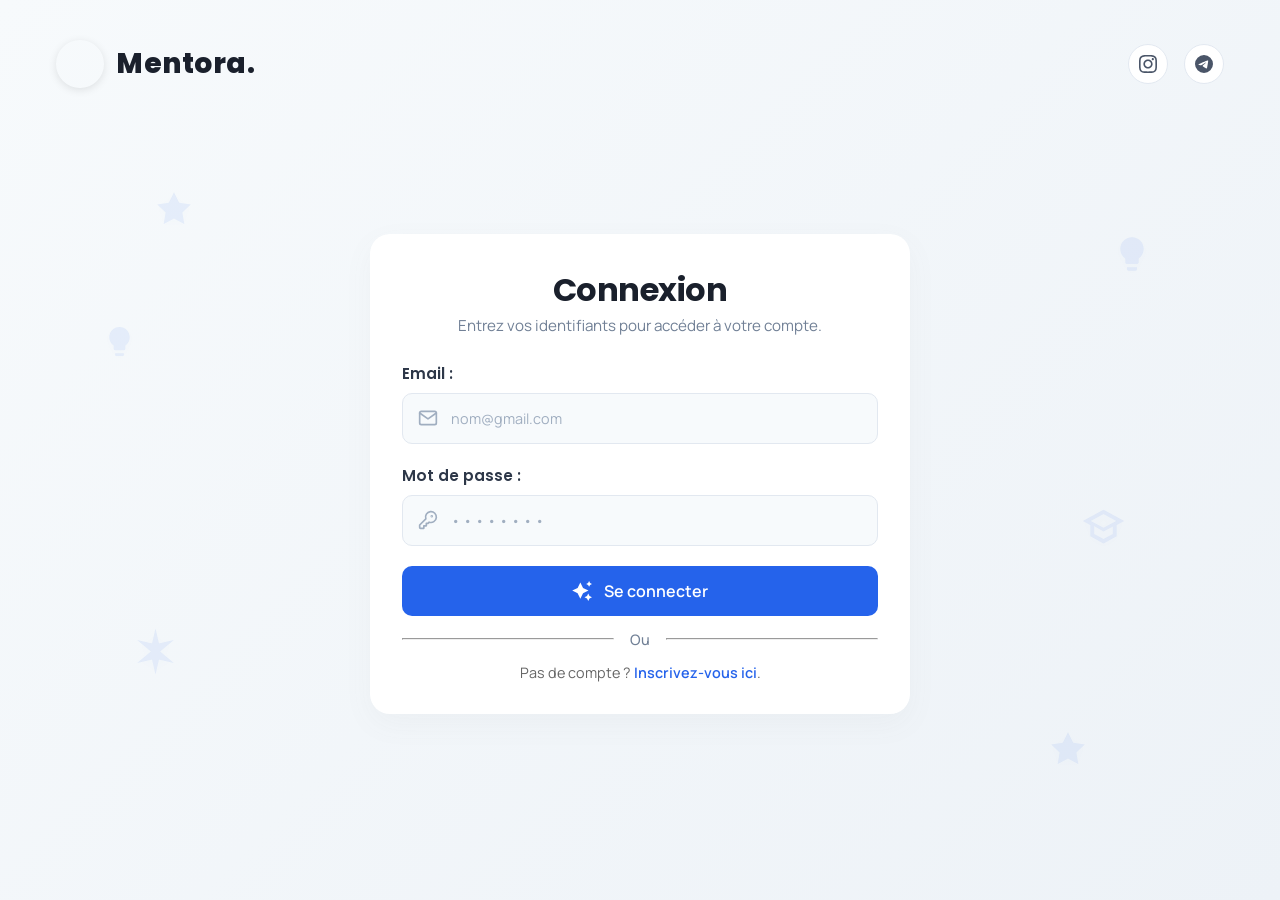
==== Mentora/index.html @ 6fe26f11 "Initial upload" ====
<!DOCTYPE html>
<html lang="en">

<head>
    <meta charset="UTF-8" />
    <meta name="viewport" content="width=device-width, initial-scale=1.0" />
    <title>Mentora - Login</title>
    <link href="https://fonts.googleapis.com/css2?family=Manrope:wght@200..800&display=swap" rel="stylesheet" />
    <link href="https://fonts.googleapis.com/css2?family=Poppins:wght@300;400;500;600;700&display=swap"
        rel="stylesheet">
    <link rel="stylesheet" href="https://unpkg.com/aos@next/dist/aos.css" />
    <link rel="stylesheet" href="assets/css/login2.css" />
</head>

<body>
    <!-- Animated Background Icons -->
    <div class="bg-icons">
        <div class="floating-icon icon-star-1">
            <svg width="40" height="40" viewBox="0 0 24 24" fill="#2563eb">
                <path
                    d="M12 2l3.09 6.26L22 9.27l-5 4.87 1.18 6.88L12 17.77l-6.18 3.25L7 14.14 2 9.27l6.91-1.01L12 2z" />
            </svg>
        </div>
        <div class="floating-icon icon-bulb-1">
            <svg width="40" height="40" viewBox="0 0 24 24" fill="#2563eb">
                <path
                    d="M9 21c0 .5.4 1 1 1h4c.6 0 1-.5 1-1v-1H9v1zm3-19C8.1 2 5 5.1 5 9c0 2.4 1.2 4.5 3 5.7V17c0 .5.4 1 1 1h6c.6 0 1-.5 1-1v-2.3c1.8-1.3 3-3.4 3-5.7 0-3.9-3.1-7-7-7z" />
            </svg>
        </div>
        <div class="floating-icon icon-rocket-1">
            <svg width="55" height="55" viewBox="0 0 24 24" fill="#2563eb">
                <path d="M12 2L13.5 8.5L20 7L14 12L20 17L13.5 15.5L12 22L10.5 15.5L4 17L10 12L4 7L10.5 8.5L12 2Z" />
            </svg>
        </div>
        <div class="floating-icon icon-grad-1">
            <svg width="45" height="45" viewBox="0 0 24 24" fill="#2563eb">
                <path
                    d="M12 3L1 9l4 2.18v6L12 21l7-3.82v-6L23 9l-11-6zM18.82 9L12 12.72L5.18 9L12 5.28L18.82 9zM17 15.99L12 18.72L7 15.99v-4.27L12 14.72l5-2.73v4.27z" />
            </svg>
        </div>
        <div class="floating-icon icon-star-2">
            <svg width="40" height="40" viewBox="0 0 24 24" fill="#2563eb">
                <path
                    d="M12 2l3.09 6.26L22 9.27l-5 4.87 1.18 6.88L12 17.77l-6.18 3.25L7 14.14 2 9.27l6.91-1.01L12 2z" />
            </svg>
        </div>
        <div class="floating-icon icon-bulb-2">
            <svg width="35" height="35" viewBox="0 0 24 24" fill="#2563eb">
                <path
                    d="M9 21c0 .5.4 1 1 1h4c.6 0 1-.5 1-1v-1H9v1zm3-19C8.1 2 5 5.1 5 9c0 2.4 1.2 4.5 3 5.7V17c0 .5.4 1 1 1h6c.6 0 1-.5 1-1v-2.3c1.8-1.3 3-3.4 3-5.7 0-3.9-3.1-7-7-7z" />
            </svg>
        </div>
    </div>

    <!-- Header with Logo and Social Icons -->
    <div class="header">
        <div class="logo-container">
            <div class="logo-icon"></div>
            <span class="logo-text">Mentora.</span>
        </div>

        <div class="social-icons">
            <a href="#" class="social-icon instagram" aria-label="Instagram">
                <svg viewBox="0 0 24 24" fill="currentColor">
                    <path
                        d="M12 2.163c3.204 0 3.584.012 4.85.07 3.252.148 4.771 1.691 4.919 4.919.058 1.265.069 1.645.069 4.849 0 3.205-.012 3.584-.069 4.849-.149 3.225-1.664 4.771-4.919 4.919-1.266.058-1.644.07-4.85.07-3.204 0-3.584-.012-4.849-.07-3.26-.149-4.771-1.699-4.919-4.92-.058-1.265-.07-1.644-.07-4.849 0-3.204.013-3.583.07-4.849.149-3.227 1.664-4.771 4.919-4.919 1.266-.057 1.645-.069 4.849-.069zm0-2.163c-3.259 0-3.667.014-4.947.072-4.358.2-6.78 2.618-6.98 6.98-.059 1.281-.073 1.689-.073 4.948 0 3.259.014 3.668.072 4.948.2 4.358 2.618 6.78 6.98 6.98 1.281.058 1.689.072 4.948.072 3.259 0 3.668-.014 4.948-.072 4.354-.2 6.782-2.618 6.979-6.98.059-1.28.073-1.689.073-4.948 0-3.259-.014-3.667-.072-4.947-.196-4.354-2.617-6.78-6.979-6.98-1.281-.059-1.69-.073-4.949-.073zm0 5.838c-3.403 0-6.162 2.759-6.162 6.162s2.759 6.163 6.162 6.163 6.162-2.759 6.162-6.163c0-3.403-2.759-6.162-6.162-6.162zm0 10.162c-2.209 0-4-1.79-4-4 0-2.209 1.791-4 4-4s4 1.791 4 4c0 2.21-1.791 4-4 4zm6.406-11.845c-.796 0-1.441.645-1.441 1.44s.645 1.44 1.441 1.44c.795 0 1.439-.645 1.439-1.44s-.644-1.44-1.439-1.44z" />
                </svg>
            </a>
            <a href="#" class="social-icon telegram" aria-label="Telegram">
                <svg viewBox="0 0 24 24" fill="currentColor">
                    <path
                        d="M11.944 0A12 12 0 0 0 0 12a12 12 0 0 0 12 12 12 12 0 0 0 12-12A12 12 0 0 0 12 0a12 12 0 0 0-.056 0zm4.962 7.224c.1-.002.321.023.465.14a.506.506 0 0 1 .171.325c.016.093.036.306.02.472-.18 1.898-.962 6.502-1.36 8.627-.168.9-.499 1.201-.82 1.23-.696.065-1.225-.46-1.9-.902-1.056-.693-1.653-1.124-2.678-1.8-1.185-.78-.417-1.21.258-1.91.177-.184 3.247-2.977 3.307-3.23.007-.032.014-.15-.056-.212s-.174-.041-.249-.024c-.106.024-1.793 1.14-5.061 3.345-.48.33-.913.49-1.302.48-.428-.008-1.252-.241-1.865-.44-.752-.245-1.349-.374-1.297-.789.027-.216.325-.437.893-.663 3.498-1.524 5.83-2.529 6.998-3.014 3.332-1.386 4.025-1.627 4.476-1.635z" />
                </svg>
            </a>
        </div>
    </div>

    <div class="main-content">
        <div class="container" data-aos="fade-down" data-aos-duration="1600">
            <div class="title_container">
                <h2 class="title">Connexion</h2>
                <span class="subtitle">Entrez vos identifiants pour accéder à votre compte.</span>
            </div>

            <form action="login.php" method="post">
                <div class="input-group">
                    <label class="input-label">Email :</label>
                    <div class="relative">
                        <input type="email" placeholder="nom@gmail.com" required />
                        <div>
                            <svg xmlns="http://www.w3.org/2000/svg" fill="none" stroke="currentColor" stroke-width="2"
                                stroke-linecap="round" stroke-linejoin="round" viewBox="0 0 24 24">
                                <path d="M4 4h16c1.1 0 2 .9 2 2v12c0 1.1-.9 2-2 2H4c-1.1 0-2-.9-2-2V6c0-1.1.9-2 2-2z">
                                </path>
                                <polyline points="22,6 12,13 2,6"></polyline>
                            </svg>
                        </div>
                    </div>
                </div>

                <div class="input-group">
                    <label class="input-label">Mot de passe :</label>
                    <div class="relative">
                        <input type="password" placeholder="• • • • • • • •" required />
                        <div>
                            <svg xmlns="http://www.w3.org/2000/svg" fill="none" stroke="currentColor" stroke-width="2"
                                stroke-linecap="round" stroke-linejoin="round" viewBox="0 0 24 24">
                                <path d="M2 18v3c0 .6.4 1 1 1h4v-3h3v-3h2l1.4-1.4a6.5 6.5 0 1 0-4-4Z"></path>
                                <circle cx="16.5" cy="7.5" r=".5"></circle>
                            </svg>
                        </div>
                    </div>
                </div>

                <!-- <input type="submit" value="Se connecter" /> -->
                <!-- From Uiverse.io by AlimurtuzaCodes -->
                <button class="btn">
                    <svg height="24" width="24" fill="#FFFFFF" viewBox="0 0 24 24" data-name="Layer 1" id="Layer_1"
                        class="sparkle">
                        <path
                            d="M10,21.236,6.755,14.745.264,11.5,6.755,8.255,10,1.764l3.245,6.491L19.736,11.5l-6.491,3.245ZM18,21l1.5,3L21,21l3-1.5L21,18l-1.5-3L18,18l-3,1.5ZM19.333,4.667,20.5,7l1.167-2.333L24,3.5,21.667,2.333,20.5,0,19.333,2.333,17,3.5Z">
                        </path>
                    </svg>

                    <span class="text">Se connecter</span>
                </button>
            </form>

            <div class="separator">
                <hr class="line" /><span>Ou</span>
                <hr class="line" />
            </div>

            <p class="switch-form">
                Pas de compte ? <a href="register.html">Inscrivez-vous ici</a>.
            </p>
        </div>
    </div>

    <script src="https://unpkg.com/aos@next/dist/aos.js"></script>
    <script>
        AOS.init();
    </script>
</body>

</html>
---- Mentora/assets/css/login2.css ----
* {
    box-sizing: border-box;
    margin: 0;
    padding: 0;
    font-family: 'Manrope', sans-serif;
}

body {
    background: linear-gradient(135deg, #f7fafc 0%, #edf2f7 100%);
    min-height: 100vh;
    display: flex;
    flex-direction: column;
    padding: 1.5rem;
    overflow-x: hidden;
}

/* Header with Logo and Social Icons */
.header {
    display: flex;
    justify-content: space-between;
    align-items: center;
    padding: 1rem 2rem;
    z-index: 10;
}

.logo-container {
    display: flex;
    align-items: center;
    gap: 0.75rem;
}

.logo-icon {
    width: 48px;
    height: 48px;
    background: url('/assets/images/White_Tower_Symbol.webp') no-repeat center center;
    background-size: cover;
    border-radius: 50%;
    box-shadow: 0 2px 8px rgba(0, 0, 0, 0.1);
}

.logo-text {
    font-size: 1.75rem;
    font-weight: 800;
    color: #1a202c;
    font-family: 'Poppins', sans-serif;
    letter-spacing: 0.5px;
}

.social-icons {
    display: flex;
    gap: 1rem;
}

.social-icon {
    width: 40px;
    height: 40px;
    border-radius: 50%;
    display: flex;
    align-items: center;
    justify-content: center;
    background: #ffffff;
    border: 1px solid #e2e8f0;
    color: #4a5568;
    transition: all 0.3s ease;
    text-decoration: none;
}

.social-icon.instagram:hover {
    border-color: #e53e3e;
    color: #e53e3e;
    transform: translateY(-3px);
    box-shadow: 0 4px 12px rgba(229, 62, 62, 0.2);
}

.social-icon.telegram:hover {
    border-color: #2b6cb0;
    color: #2b6cb0;
    transform: translateY(-3px);
    box-shadow: 0 4px 12px rgba(43, 108, 176, 0.2);
}

.social-icon svg {
    width: 18px;
    height: 18px;
}

/* Main content container */
.main-content {
    flex: 1;
    display: flex;
    justify-content: center;
    align-items: center;
    margin-bottom: 2rem;
}

/* Container */
.container {
    width: 100%;
    max-width: 540px;
    padding: 2rem;
    background: #ffffff;
    border-radius: 20px;
    box-shadow: 0 10px 30px rgba(109, 109, 109, 0.05);
    margin: 0 auto;
}

/* Title Section */
.title_container {
    text-align: center;
    margin-bottom: 1.5rem;
}

.title {
    font-size: 2rem;
    font-weight: 700;
    color: #1a202c;
    font-family: 'Poppins', sans-serif;
    letter-spacing: -0.5px;
}

.subtitle {
    font-size: 0.95rem;
    color: #718096;
    line-height: 1.5;
    font-family: 'Manrope', sans-serif;
}

/* Form Layout */
form {
    display: flex;
    flex-direction: column;
    gap: 1.25rem;
}

/* Input Groups */
.input-group {
    display: flex;
    flex-direction: column;
    gap: 0.5rem;
}

.input-label {
    font-size: 0.95rem;
    font-weight: 600;
    color: #2d3748;
    font-family: 'Poppins', sans-serif;
}

/* Input Container */
.relative {
    position: relative;
}

input[type="email"],
input[type="password"] {
    padding: 0.875rem 0.875rem 0.875rem 3rem;
    width: 100%;
    background: #f7fafc;
    border: 1px solid #e2e8f0;
    border-radius: 10px;
    font-size: 0.95rem;
    color: #2d3748;
    transition: all 0.3s ease;
}

input[type="email"]:focus,
input[type="password"]:focus {
    outline: none;
    border-color: #2563eb;
    background: #ffffff;
    box-shadow: 0 0 0 4px rgba(37, 99, 235, 0.1);
}

/* Icons */
.relative svg {
    position: absolute;
    left: 1rem;
    top: 50%;
    transform: translateY(-50%);
    width: 20px;
    height: 20px;
    color: #a0aec0;
    transition: color 0.3s ease;
}

input:focus + div svg {
    color: #2563eb;
}

/* Uiverse Button */
.btn {
    padding: 0.875rem;
    width: 100%;
    background: #2563eb;
    border: none;
    border-radius: 10px;
    display: flex;
    justify-content: center;
    align-items: center;
    gap: 12px;
    cursor: pointer;
    transition: all 450ms ease-in-out;
}

.sparkle {
    fill: #ffffff;
    width: 20px;
    height: 20px;
    transition: all 800ms ease;
}

.text {
    font-weight: 600;
    color: #ffffff;
    font-size: 1rem;
    font-family: 'Manrope', sans-serif;
}

.btn:hover {
    background: linear-gradient(90deg,#3a6dd8 0%, #3f79f6 100%);
    transform: translateY(-2px);
}

.btn:hover .text {
    color: white;
}

.btn:hover .sparkle {
    fill: white;
    transform: scale(1.2);
}

/* Placeholder */
input::placeholder {
    font-size: 0.9rem;
    color: #a0aec0;
    font-family: 'Manrope', sans-serif;
}

/* Submit Button */
input[type="submit"] {
    padding: 0.875rem;
    background: #2563eb;
    color: #ffffff;
    font-size: 1rem;
    font-weight: 600;
    border: none;
    border-radius: 10px;
    cursor: pointer;
    transition: all 0.3s ease;
}

input[type="submit"]:hover {
    background: #1d4ed8;
    transform: translateY(-2px);
    box-shadow: 0 4px 12px rgba(37, 99, 235, 0.2);
}

/* Placeholder */
input::placeholder {
    font-size: 0.9rem;
    color: #a0aec0;
    font-family: 'Manrope', sans-serif;
}

/* Separator */
.separator {
    display: flex;
    align-items: center;
    margin: 0.9rem 0;
    color: #718096;
    font-size: 0.9rem;
}

.separator .line {
    flex: 1;
    height: 1px;
    background: #e2e8f0;
}

.separator span {
    margin: 0 1rem;
    font-weight: 500;
}

/* Switch form link */
/* Switch form link */
.switch-form {
    text-align: center;
    font-size: 0.9rem;
    color: #666;
}

.switch-form a {
    color: #2563eb;
    text-decoration: none;
    font-weight: 600;
    position: relative;
}

.switch-form a::after {
    content: '';
    position: absolute;
    width: 0;
    height: 2px;
    bottom: -2px;
    left: 0;
    background-color: #2563eb;
    transition: width 0.3s ease;
}

.switch-form a:hover::after {
    width: 100%;
}
/* Animated Background Icons */
.bg-icons {
    position: fixed;
    top: 1%;
    left: 0;
    width: 100%;
    height: 100%;
    pointer-events: none;
    z-index: 1;
    opacity: 0.08;
}

.floating-icon {
    position: absolute;
    animation: float 8s ease-in-out infinite;
    filter: drop-shadow(0 2px 4px rgba(49, 130, 206, 0.2));
}

.floating-icon svg {
    fill: #2563eb;
}

.floating-icon:nth-child(2) {
    animation-delay: -1.5s;
}

.floating-icon:nth-child(3) {
    animation-delay: -3s;
}

.floating-icon:nth-child(4) {
    animation-delay: -0.5s;
}

.floating-icon:nth-child(5) {
    animation-delay: -2.5s;
}

.floating-icon:nth-child(6) {
    animation-delay: -4s;
}

@keyframes float {
    0%, 100% {
        transform: translateY(0) rotate(0deg) scale(1);
    }
    50% {
        transform: translateY(-25px) rotate(90deg) scale(1.05);
    }
}

.icon-star-1 {
    top: 20%;
    left: 12%;
}

.icon-bulb-1 {
    top: 25%;
    right: 10%;
}

.icon-rocket-1 {
    bottom: 25%;
    left: 10%;
}

.icon-grad-1 {
    top: 55%;
    right: 12%;
}

.icon-star-2 {
    bottom: 15%;
    right: 15%;
}

.icon-bulb-2 {
    top: 35%;
    left: 8%;
}

/* Responsive Design */
@media (max-width: 768px) {
    .container {
        max-width: 540px;
        padding: 1.5rem;
    }
}

@media (max-width: 480px) {
    body {
        padding: 1rem;
    }

    .header {
        padding: 0.75rem 1rem;
    }

    .container {
        padding: 1.25rem;
        max-width: 100%;
    }

    .title {
        font-size: 1.75rem;
    }

    input[type="email"],
    input[type="password"] {
        padding: 0.75rem 0.75rem 0.75rem 2.5rem;
    }

    .relative svg {
        left: 0.75rem;
        width: 18px;
        height: 18px;
    }
}
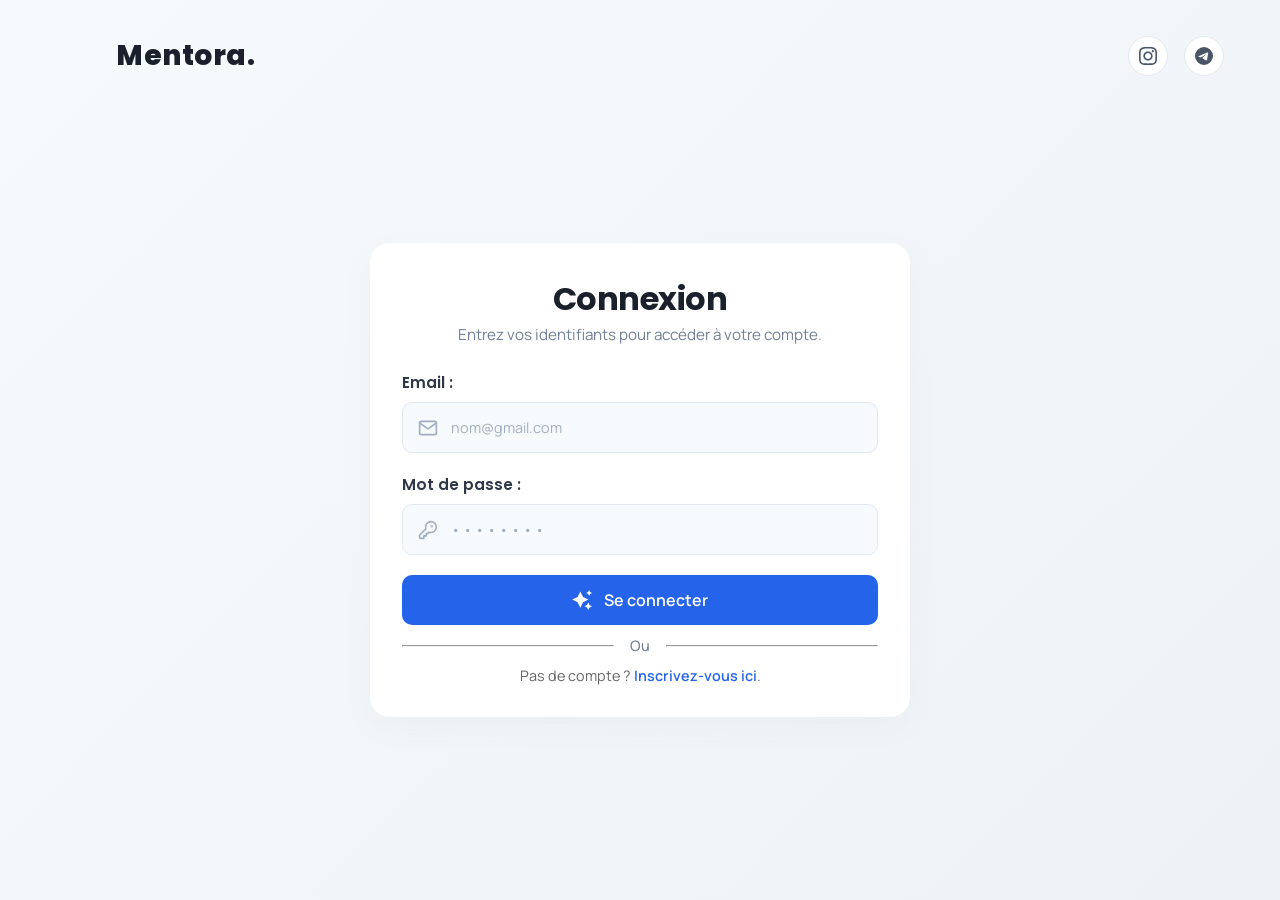
==== commit 87e56d34: "Initial Upload" ====
--- a/Mentora/index.html
+++ b/Mentora/index.html
@@ -14,7 +14,7 @@
 
 <body>
     <!-- Animated Background Icons -->
-    <div class="bg-icons">
+    <!-- <div class="bg-icons">
         <div class="floating-icon icon-star-1">
             <svg width="40" height="40" viewBox="0 0 24 24" fill="#2563eb">
                 <path
@@ -50,7 +50,19 @@
                     d="M9 21c0 .5.4 1 1 1h4c.6 0 1-.5 1-1v-1H9v1zm3-19C8.1 2 5 5.1 5 9c0 2.4 1.2 4.5 3 5.7V17c0 .5.4 1 1 1h6c.6 0 1-.5 1-1v-2.3c1.8-1.3 3-3.4 3-5.7 0-3.9-3.1-7-7-7z" />
             </svg>
         </div>
-    </div>
+    </div> -->
+
+    <!-- Fixed Large Student Image -->
+    <!-- <div class="fixed-student-image">
+        <img src="assets/images/4454-removebg-preview.png" class="student-image" data-aos="fade-up"
+            data-aos-duration="1600" alt="College Student Sketch" />
+    </div> -->
+
+    <!-- Fixed Large Student Image
+    <div class="fixed-student-image2">
+        <img src="assets/images/4101-removebg-preview.png" class="student-image" data-aos="fade-up"
+            data-aos-duration="1600" alt="College Student Sketch" />
+    </div> -->
 
     <!-- Header with Logo and Social Icons -->
     <div class="header">
--- a/Mentora/assets/css/login2.css
+++ b/Mentora/assets/css/login2.css
@@ -19,7 +19,7 @@
     display: flex;
     justify-content: space-between;
     align-items: center;
-    padding: 1rem 2rem;
+    padding: 0.5rem 2rem;
     z-index: 10;
 }
 
@@ -35,7 +35,7 @@
     background: url('/assets/images/White_Tower_Symbol.webp') no-repeat center center;
     background-size: cover;
     border-radius: 50%;
-    box-shadow: 0 2px 8px rgba(0, 0, 0, 0.1);
+    /* box-shadow: 0 2px 8px rgba(0, 0, 0, 0.1); */
 }
 
 .logo-text {
@@ -102,6 +102,7 @@
     border-radius: 20px;
     box-shadow: 0 10px 30px rgba(109, 109, 109, 0.05);
     margin: 0 auto;
+    margin-top: 1.8rem;
 }
 
 /* Title Section */
@@ -267,7 +268,7 @@
 .separator {
     display: flex;
     align-items: center;
-    margin: 0.9rem 0;
+    margin: 0.7rem 0;
     color: #718096;
     font-size: 0.9rem;
 }
@@ -283,7 +284,6 @@
     font-weight: 500;
 }
 
-/* Switch form link */
 /* Switch form link */
 .switch-form {
     text-align: center;
@@ -429,4 +429,40 @@
         width: 18px;
         height: 18px;
     }
+}
+
+
+/* Fixed Large Student Image */
+.fixed-student-image {
+    position: fixed;
+    bottom: 20px;
+    right: -95px;
+    z-index: 1;
+    /* opacity: 0.7; */
+    transition: all 0.3s ease;
+}
+
+.fixed-student-image img {
+    width: 400px;
+    height: 500px;
+    object-fit: cover;
+    border-radius: 15px;
+    /* box-shadow: 0 8px 25px rgba(0, 0, 0, 0.15); */
+}
+
+.fixed-student-image2 {
+    position: fixed;
+    top: 140px;
+    left: -25px;
+    z-index: 1;
+    /* opacity: 0.7; */
+    transition: all 0.3s ease;
+}
+
+.fixed-student-image2 img {
+    width: 340px;
+    height: 340px;
+    object-fit: cover;
+    border-radius: 15px;
+    /* box-shadow: 0 8px 25px rgba(0, 0, 0, 0.15); */
 }
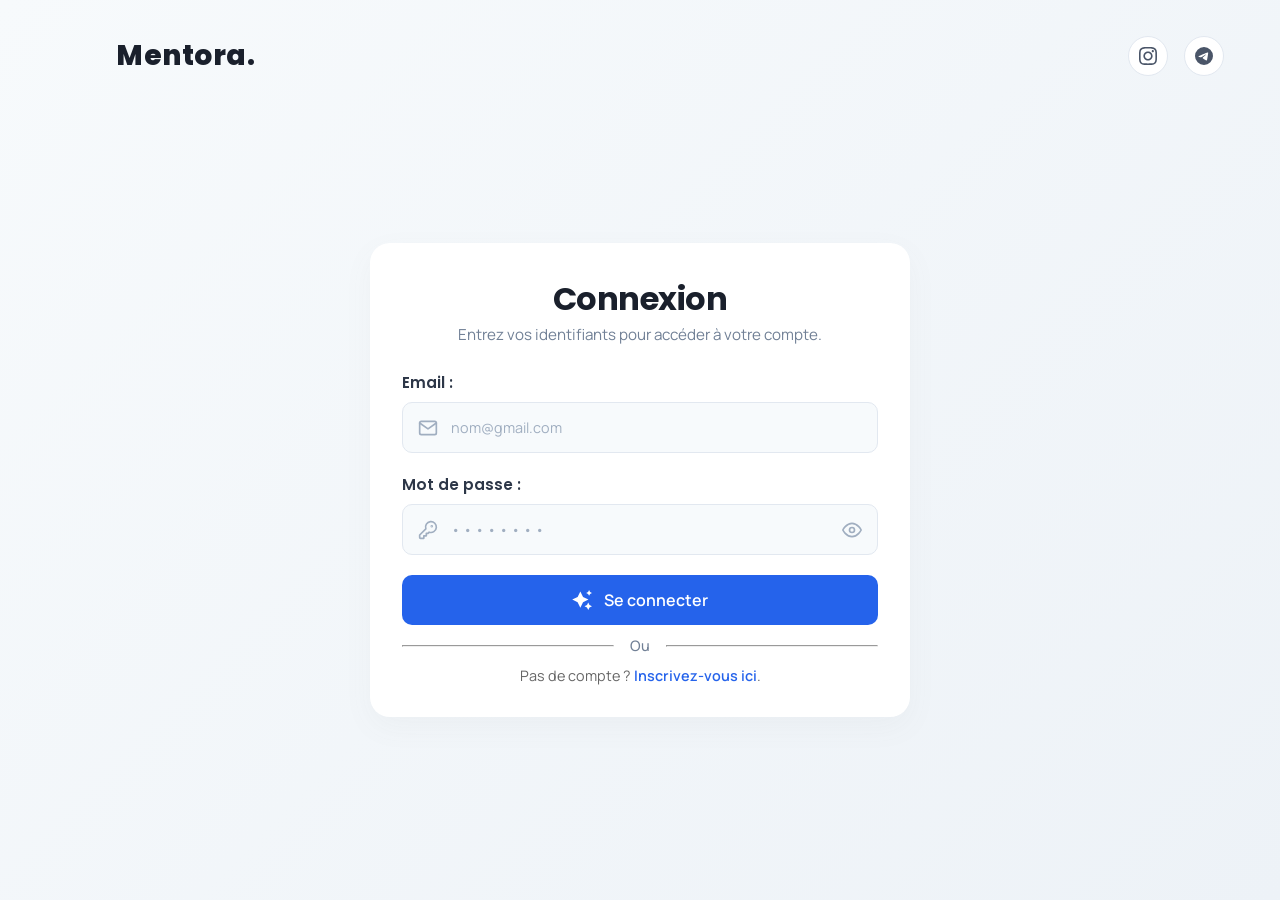
==== commit e1fb1688: "Initial upload" ====
--- a/Mentora/index.html
+++ b/Mentora/index.html
@@ -87,7 +87,7 @@
         </div>
     </div>
 
-    <div class="main-content">
+     <div class="main-content">
         <div class="container" data-aos="fade-down" data-aos-duration="1600">
             <div class="title_container">
                 <h2 class="title">Connexion</h2>
@@ -100,7 +100,7 @@
                     <div class="relative">
                         <input type="email" placeholder="nom@gmail.com" required />
                         <div>
-                            <svg xmlns="http://www.w3.org/2000/svg" fill="none" stroke="currentColor" stroke-width="2"
+                            <svg class="left-icon" xmlns="http://www.w3.org/2000/svg" fill="none" stroke="currentColor" stroke-width="2"
                                 stroke-linecap="round" stroke-linejoin="round" viewBox="0 0 24 24">
                                 <path d="M4 4h16c1.1 0 2 .9 2 2v12c0 1.1-.9 2-2 2H4c-1.1 0-2-.9-2-2V6c0-1.1.9-2 2-2z">
                                 </path>
@@ -113,19 +113,23 @@
                 <div class="input-group">
                     <label class="input-label">Mot de passe :</label>
                     <div class="relative">
-                        <input type="password" placeholder="• • • • • • • •" required />
+                        <input type="password" id="passwordInput" placeholder="• • • • • • • •" required />
                         <div>
-                            <svg xmlns="http://www.w3.org/2000/svg" fill="none" stroke="currentColor" stroke-width="2"
+                            <svg class="left-icon" xmlns="http://www.w3.org/2000/svg" fill="none" stroke="currentColor" stroke-width="2"
                                 stroke-linecap="round" stroke-linejoin="round" viewBox="0 0 24 24">
                                 <path d="M2 18v3c0 .6.4 1 1 1h4v-3h3v-3h2l1.4-1.4a6.5 6.5 0 1 0-4-4Z"></path>
                                 <circle cx="16.5" cy="7.5" r=".5"></circle>
                             </svg>
                         </div>
+                        <!-- Eye Toggle Icon -->
+                        <svg class="eye-toggle" id="eyeToggle" xmlns="http://www.w3.org/2000/svg" fill="none" stroke="currentColor" stroke-width="2"
+                            stroke-linecap="round" stroke-linejoin="round" viewBox="0 0 24 24">
+                            <path d="M1 12s4-8 11-8 11 8 11 8-4 8-11 8-11-8-11-8z"></path>
+                            <circle cx="12" cy="12" r="3"></circle>
+                        </svg>
                     </div>
                 </div>
 
-                <!-- <input type="submit" value="Se connecter" /> -->
-                <!-- From Uiverse.io by AlimurtuzaCodes -->
                 <button class="btn">
                     <svg height="24" width="24" fill="#FFFFFF" viewBox="0 0 24 24" data-name="Layer 1" id="Layer_1"
                         class="sparkle">
@@ -133,7 +137,6 @@
                             d="M10,21.236,6.755,14.745.264,11.5,6.755,8.255,10,1.764l3.245,6.491L19.736,11.5l-6.491,3.245ZM18,21l1.5,3L21,21l3-1.5L21,18l-1.5-3L18,18l-3,1.5ZM19.333,4.667,20.5,7l1.167-2.333L24,3.5,21.667,2.333,20.5,0,19.333,2.333,17,3.5Z">
                         </path>
                     </svg>
-
                     <span class="text">Se connecter</span>
                 </button>
             </form>
@@ -152,6 +155,28 @@
     <script src="https://unpkg.com/aos@next/dist/aos.js"></script>
     <script>
         AOS.init();
+
+        // Password eye toggle functionality
+        const passwordInput = document.getElementById('passwordInput');
+        const eyeToggle = document.getElementById('eyeToggle');
+
+        eyeToggle.addEventListener('click', function() {
+            if (passwordInput.type === 'password') {
+                passwordInput.type = 'text';
+                // Change to eye-off icon
+                eyeToggle.innerHTML = `
+                    <path d="M17.94 17.94A10.07 10.07 0 0 1 12 20c-7 0-11-8-11-8a18.45 18.45 0 0 1 5.06-5.94M9.9 4.24A9.12 9.12 0 0 1 12 4c7 0 11 8 11 8a18.5 18.5 0 0 1-2.16 3.19m-6.72-1.07a3 3 0 1 1-4.24-4.24"></path>
+                    <line x1="1" y1="1" x2="23" y2="23"></line>
+                `;
+            } else {
+                passwordInput.type = 'password';
+                // Change back to eye icon
+                eyeToggle.innerHTML = `
+                    <path d="M1 12s4-8 11-8 11 8 11 8-4 8-11 8-11-8-11-8z"></path>
+                    <circle cx="12" cy="12" r="3"></circle>
+                `;
+            }
+        });
     </script>
 </body>
 
--- a/Mentora/assets/css/login2.css
+++ b/Mentora/assets/css/login2.css
@@ -153,8 +153,9 @@
 }
 
 input[type="email"],
-input[type="password"] {
-    padding: 0.875rem 0.875rem 0.875rem 3rem;
+input[type="password"],
+input[type="text"] {
+    padding: 0.875rem 3rem 0.875rem 3rem;
     width: 100%;
     background: #f7fafc;
     border: 1px solid #e2e8f0;
@@ -165,15 +166,16 @@
 }
 
 input[type="email"]:focus,
-input[type="password"]:focus {
+input[type="password"]:focus,
+input[type="text"]:focus {
     outline: none;
     border-color: #2563eb;
     background: #ffffff;
     box-shadow: 0 0 0 4px rgba(37, 99, 235, 0.1);
 }
 
-/* Icons */
-.relative svg {
+/* Left Icons */
+.relative .left-icon {
     position: absolute;
     left: 1rem;
     top: 50%;
@@ -184,7 +186,24 @@
     transition: color 0.3s ease;
 }
 
-input:focus + div svg {
+/* Eye Toggle Icon */
+.eye-toggle {
+    position: absolute;
+    right: 1rem;
+    top: 50%;
+    transform: translateY(-50%);
+    width: 20px;
+    height: 20px;
+    color: #a0aec0;
+    cursor: pointer;
+    transition: color 0.3s ease;
+}
+
+.eye-toggle:hover {
+    color: #2563eb;
+}
+
+input:focus+div .left-icon {
     color: #2563eb;
 }
 
@@ -218,7 +237,7 @@
 }
 
 .btn:hover {
-    background: linear-gradient(90deg,#3a6dd8 0%, #3f79f6 100%);
+    background: linear-gradient(90deg, #3a6dd8 0%, #3f79f6 100%);
     transform: translateY(-2px);
 }
 
@@ -312,6 +331,7 @@
 .switch-form a:hover::after {
     width: 100%;
 }
+
 /* Animated Background Icons */
 .bg-icons {
     position: fixed;
@@ -355,9 +375,12 @@
 }
 
 @keyframes float {
-    0%, 100% {
+
+    0%,
+    100% {
         transform: translateY(0) rotate(0deg) scale(1);
     }
+
     50% {
         transform: translateY(-25px) rotate(90deg) scale(1.05);
     }
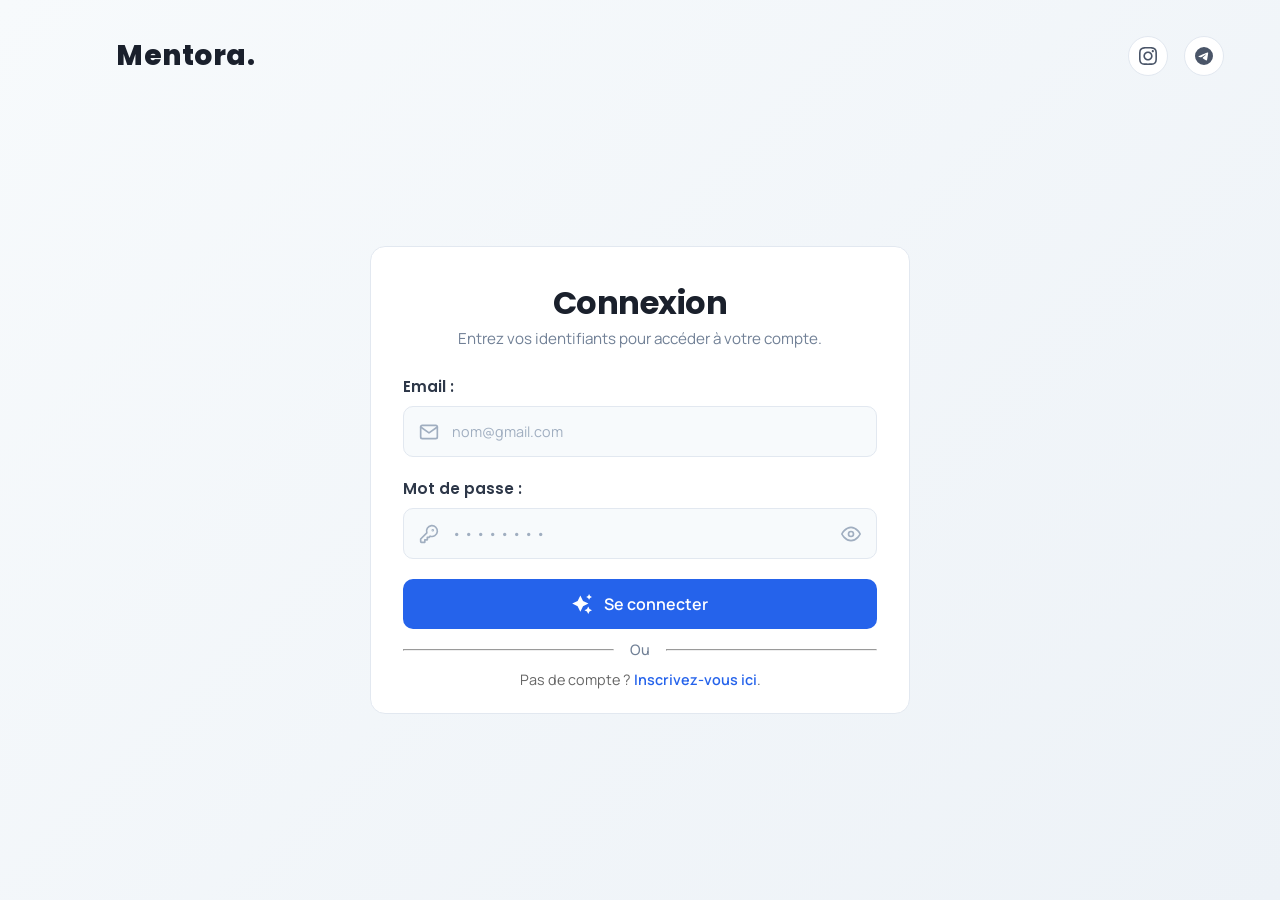
==== commit eedad1ce: "Third update" ====
--- a/Mentora/index.html
+++ b/Mentora/index.html
@@ -87,7 +87,7 @@
         </div>
     </div>
 
-     <div class="main-content">
+    <div class="main-content">
         <div class="container" data-aos="fade-down" data-aos-duration="1600">
             <div class="title_container">
                 <h2 class="title">Connexion</h2>
@@ -100,8 +100,8 @@
                     <div class="relative">
                         <input type="email" placeholder="nom@gmail.com" required />
                         <div>
-                            <svg class="left-icon" xmlns="http://www.w3.org/2000/svg" fill="none" stroke="currentColor" stroke-width="2"
-                                stroke-linecap="round" stroke-linejoin="round" viewBox="0 0 24 24">
+                            <svg class="left-icon" xmlns="http://www.w3.org/2000/svg" fill="none" stroke="currentColor"
+                                stroke-width="2" stroke-linecap="round" stroke-linejoin="round" viewBox="0 0 24 24">
                                 <path d="M4 4h16c1.1 0 2 .9 2 2v12c0 1.1-.9 2-2 2H4c-1.1 0-2-.9-2-2V6c0-1.1.9-2 2-2z">
                                 </path>
                                 <polyline points="22,6 12,13 2,6"></polyline>
@@ -115,15 +115,16 @@
                     <div class="relative">
                         <input type="password" id="passwordInput" placeholder="• • • • • • • •" required />
                         <div>
-                            <svg class="left-icon" xmlns="http://www.w3.org/2000/svg" fill="none" stroke="currentColor" stroke-width="2"
-                                stroke-linecap="round" stroke-linejoin="round" viewBox="0 0 24 24">
+                            <svg class="left-icon" xmlns="http://www.w3.org/2000/svg" fill="none" stroke="currentColor"
+                                stroke-width="2" stroke-linecap="round" stroke-linejoin="round" viewBox="0 0 24 24">
                                 <path d="M2 18v3c0 .6.4 1 1 1h4v-3h3v-3h2l1.4-1.4a6.5 6.5 0 1 0-4-4Z"></path>
                                 <circle cx="16.5" cy="7.5" r=".5"></circle>
                             </svg>
                         </div>
                         <!-- Eye Toggle Icon -->
-                        <svg class="eye-toggle" id="eyeToggle" xmlns="http://www.w3.org/2000/svg" fill="none" stroke="currentColor" stroke-width="2"
-                            stroke-linecap="round" stroke-linejoin="round" viewBox="0 0 24 24">
+                        <svg class="eye-toggle" id="eyeToggle" xmlns="http://www.w3.org/2000/svg" fill="none"
+                            stroke="currentColor" stroke-width="2" stroke-linecap="round" stroke-linejoin="round"
+                            viewBox="0 0 24 24">
                             <path d="M1 12s4-8 11-8 11 8 11 8-4 8-11 8-11-8-11-8z"></path>
                             <circle cx="12" cy="12" r="3"></circle>
                         </svg>
@@ -160,7 +161,7 @@
         const passwordInput = document.getElementById('passwordInput');
         const eyeToggle = document.getElementById('eyeToggle');
 
-        eyeToggle.addEventListener('click', function() {
+        eyeToggle.addEventListener('click', function () {
             if (passwordInput.type === 'password') {
                 passwordInput.type = 'text';
                 // Change to eye-off icon
--- a/Mentora/assets/css/login2.css
+++ b/Mentora/assets/css/login2.css
@@ -100,9 +100,13 @@
     padding: 2rem;
     background: #ffffff;
     border-radius: 20px;
-    box-shadow: 0 10px 30px rgba(109, 109, 109, 0.05);
+    /* box-shadow: 0 10px 30px rgba(109, 109, 109, 0.05); */
     margin: 0 auto;
     margin-top: 1.8rem;
+
+   /* Enhancement */
+    border: 1px solid #e2e8f0;
+    border-radius: 15px;
 }
 
 /* Title Section */
@@ -308,6 +312,8 @@
     text-align: center;
     font-size: 0.9rem;
     color: #666;
+    margin-top: 0.2rem;
+    margin-bottom: -0.5rem;
 }
 
 .switch-form a {
